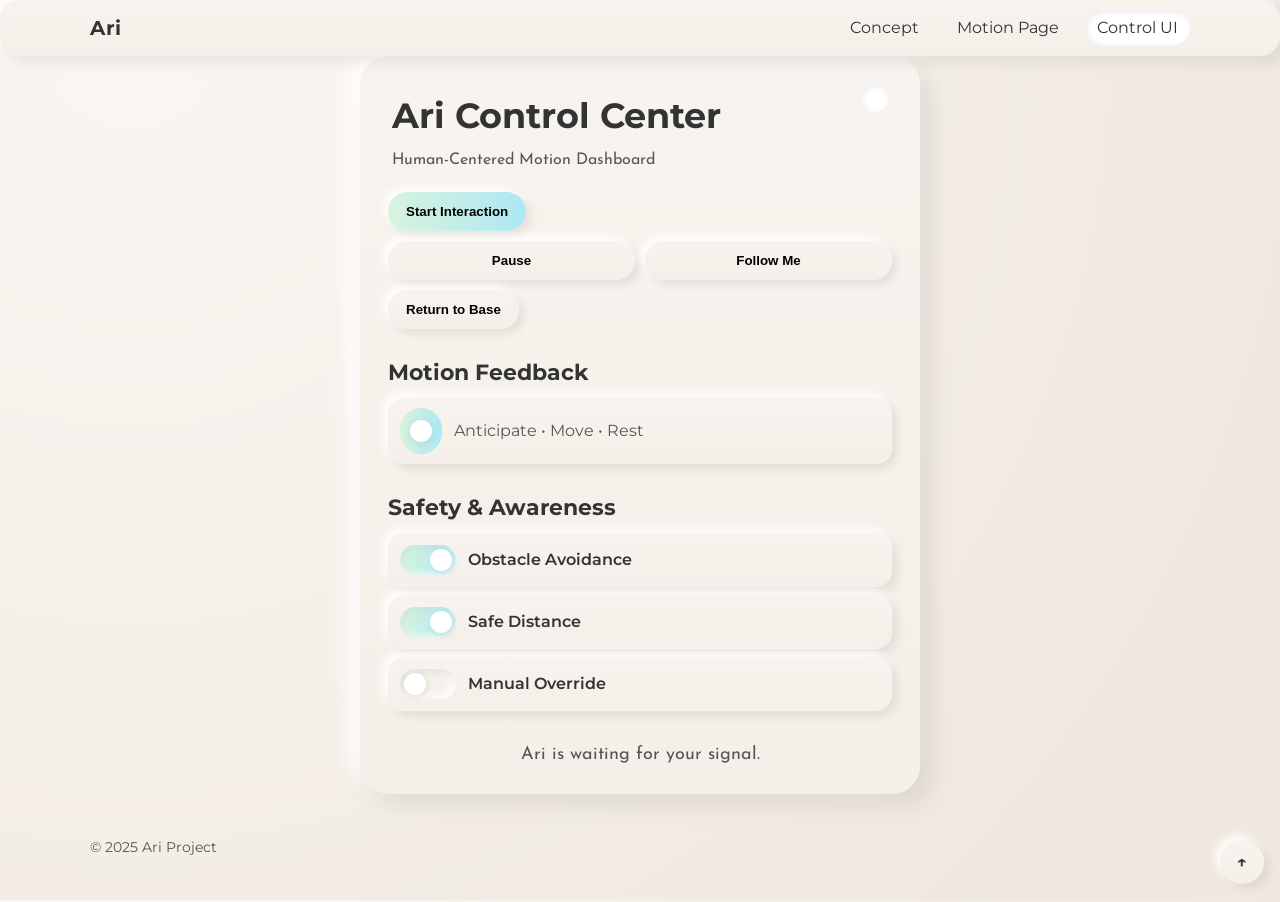
==== control.html @ 21f46c93 "add files" ====
<!doctype html>
<html lang="en" id="top">
<head>
  <meta charset="utf-8" />
  <meta name="viewport" content="width=device-width, initial-scale=1" />
  <title>Ari Control Center — Human-Centered Motion Dashboard</title>
  <link rel="preconnect" href="https://fonts.gstatic.com" crossorigin>
  <link href="https://fonts.googleapis.com/css2?family=Montserrat:wght@400;600;700&family=Josefin+Sans:wght@400;600&display=swap" rel="stylesheet">
  <link rel="stylesheet" href="styles.css" />
</head>
<body>
  <header class="site-header neu-surface sticky">
    <nav class="nav container">
      <a class="brand" href="index.html">Ari</a>
      <input id="navToggle" type="checkbox" class="nav-toggle" aria-label="Open menu">
      <label class="hamburger" for="navToggle"><span></span></label>
      <ul class="nav-links">
        <li><a href="index.html#concept">Concept</a></li>
        <li><a href="storyboard.html">Motion Page</a></li>
        <li><a class="active" href="control.html">Control UI</a></li>
      </ul>
    </nav>
  </header>

  <main class="container control-wrap">
    <section class="tablet neu-surface">
      <header class="tablet-header">
        <h1>Ari Control Center</h1>
        <p class="sub">Human-Centered Motion Dashboard</p>
        <span class="pill" aria-hidden="true"></span>
      </header>

      <div class="block">
        <button class="btn btn-primary btn-pulse">Start Interaction</button>
        <div class="btn-row">
          <button class="btn btn-ghost btn-pulse">Pause</button>
          <button class="btn btn-ghost btn-pulse">Follow Me</button>
        </div>
        <button class="btn btn-ghost">Return to Base</button>
      </div>

      <div class="block">
        <h2 class="block-title">Motion Feedback</h2>
        <div class="indicator-line neu-elev">
          <div class="phase-indicator small">
            <div class="dot"></div>
          </div>
          <span class="muted">Anticipate • Move • Rest</span>
        </div>
      </div>

      <div class="block">
        <h2 class="block-title">Safety & Awareness</h2>

        <!-- Toggle switches with pressed-in ON state -->
        <label class="toggle neu-elev">
          <input type="checkbox" checked>
          <span class="track"><span class="knob"></span></span>
          <span class="label">Obstacle Avoidance</span>
        </label>

        <label class="toggle neu-elev">
          <input type="checkbox" checked>
          <span class="track"><span class="knob"></span></span>
          <span class="label">Safe Distance</span>
        </label>

        <label class="toggle neu-elev">
          <input type="checkbox">
          <span class="track"><span class="knob"></span></span>
          <span class="label">Manual Override</span>
        </label>
      </div>

      <footer class="tablet-footer">
        <p class="status">Ari is waiting for your signal.</p>
      </footer>
    </section>
  </main>

  <a href="#top" class="to-top" aria-label="Back to top">↑</a>
  <footer class="site-footer container">
    <p class="small muted">© 2025 Ari Project</p>
  </footer>
</body>
</html>
---- styles.css ----
/* =========================
   Ari — Global Design Tokens
   ========================= */
   :root{
    /* Warm neutral canvas inspired by your screenshot */
    --bg: #F4EFE8;
    --bg-2: #F7F3EE;
    --text: #333333;
    --muted: #555555;
  
    /* Mint → Sky accent ramp */
    --mint: #D8F3DC;
    --sky:  #ADE8F4;
  
    /* Neumorphic shadows */
    --shadow-light: rgba(255,255,255,0.9);
    --shadow-dark:  rgba(0,0,0,0.08);
  
    /* Radii & spacing */
    --radius-xl: 20px;
    --radius-lg: 16px;
    --radius: 12px;
    --gap: 16px;
    --pad: 24px;
  
    /* Typo scale */
    --h1: clamp(28px, 4vw, 44px);
    --h2: clamp(22px, 3vw, 32px);
    --h3: clamp(18px, 2.2vw, 22px);
  
    /* Timing */
    --easing: cubic-bezier(.4,.0,.2,1);
    --ease-io: cubic-bezier(.45,0,.55,1);
    --pulse: 1.5s var(--ease-io) infinite;
  }
  
  /* Reset-ish */
  *{box-sizing:border-box}
  html,body{height:100%}
  body{
    margin:0;
    font-family: Montserrat, system-ui, -apple-system, "Segoe UI", Roboto, "Helvetica Neue", Arial, "Noto Sans", "Apple Color Emoji", "Segoe UI Emoji", "Segoe UI Symbol";
    color:var(--text);
    background: radial-gradient(1200px 1200px at 10% 5%, #f9f6f2 0%, var(--bg) 55%, #efe8df 100%);
    line-height:1.6;
  }
  
  /* Utilities */
  .container{max-width:1100px;margin:0 auto;padding:0 20px}
  .small{font-size:.9rem}
  .muted{color:var(--muted)}
  .pad{padding:var(--pad)}
  .lead{font-size:1.1rem;color:#3a3a3a}
  
  /* Neumorphism surfaces */
  .neu-surface{
    background: linear-gradient(180deg, var(--bg-2), var(--bg));
    border-radius: var(--radius-xl);
    box-shadow:
      6px 6px 14px var(--shadow-dark),
      -6px -6px 14px var(--shadow-light);
  }
  .neu-elev{
    background: linear-gradient(180deg, var(--bg-2), var(--bg));
    border-radius: var(--radius-lg);
    box-shadow:
      5px 5px 10px var(--shadow-dark),
      -5px -5px 10px var(--shadow-light);
  }
  
  /* Header / Nav */
  .site-header.sticky{
    position:sticky; top:0; z-index:10;
    backdrop-filter: blur(6px);
  }
  .nav{
    display:flex; align-items:center; justify-content:space-between;
    padding:12px 0;
  }
  .brand{
    font-weight:700; text-decoration:none; color:var(--text);
    letter-spacing:.5px; font-size:1.25rem;
  }
  .nav-links{display:flex; gap:14px; list-style:none; margin:0; padding:0}
  .nav-links a{
    text-decoration:none; color:var(--text);
    padding:8px 12px; border-radius:999px;
    transition:transform .2s var(--easing), background .2s;
  }
  .nav-links a:hover{background:#ffffff80; transform:translateY(-1px)}
  .nav-links a.active{background:#fff; box-shadow: inset 2px 2px 6px var(--shadow-dark), inset -2px -2px 6px var(--shadow-light);}
  
  /* Mobile nav (hamburger) */
  .nav-toggle{display:none}
  .hamburger{display:none; width:40px; height:40px; border-radius:12px; align-items:center; justify-content:center; cursor:pointer}
  .hamburger span,
  .hamburger span::before,
  .hamburger span::after{
    display:block; width:20px; height:2px; background:#444; border-radius:2px; position:relative; transition:.25s var(--easing)
  }
  .hamburger span::before,.hamburger span::after{content:""; position:absolute; left:0}
  .hamburger span::before{top:-6px}.hamburger span::after{top:6px}
  
  @media (max-width: 820px){
    .hamburger{display:flex}
    .nav-links{position:absolute; right:16px; top:64px; flex-direction:column; background:var(--bg); padding:12px; border-radius:14px; display:none; box-shadow: 8px 8px 18px var(--shadow-dark), -8px -8px 18px var(--shadow-light);}
    .nav-toggle:checked ~ .hamburger span{background:transparent}
    .nav-toggle:checked ~ .hamburger span::before{transform:translateY(6px) rotate(45deg)}
    .nav-toggle:checked ~ .hamburger span::after{transform:translateY(-6px) rotate(-45deg)}
    .nav-toggle:checked ~ .nav-links{display:flex}
  }
  
  /* Hero */
  .hero{
    display:grid; grid-template-columns: 1.2fr 1fr; gap: clamp(16px, 3vw, 32px);
    align-items:stretch; padding: clamp(18px, 3vw, 28px) 0 8px;
  }
  .hero-text h1{font-size:var(--h1); margin:0 0 8px}
  .accent{font-style:italic}
  .cta-row{display:flex; gap:10px; margin-top:12px}
  .hero-card{padding:18px}
  
  /* Buttons */
  .btn{
    appearance:none; border:0; border-radius: 999px;
    padding:12px 18px; font-weight:600; cursor:pointer;
    transition: transform .2s var(--easing), box-shadow .25s var(--easing), background .25s var(--easing);
    position:relative;
    box-shadow: -5px -5px 10px var(--shadow-light), 5px 5px 10px var(--shadow-dark);
  }
  .btn:hover{transform: translateY(-2px)}
  .btn:active{transform: translateY(0); box-shadow: inset 4px 4px 8px var(--shadow-dark), inset -4px -4px 8px var(--shadow-light);}
  .btn-primary{
    background: linear-gradient(90deg, var(--mint), var(--sky));
  }
  .btn-ghost{
    background: linear-gradient(180deg, var(--bg-2), var(--bg));
  }
  .btn-pulse{
    animation: pulse var(--pulse);
  }
  @keyframes pulse{
    0%,100%{box-shadow: -5px -5px 10px var(--shadow-light), 5px 5px 10px var(--shadow-dark)}
    50%{box-shadow: -7px -7px 16px var(--shadow-light), 7px 7px 16px var(--shadow-dark)}
  }
  
  /* Cards & grids */
  .section{padding: clamp(16px, 5vw, 40px) 0}
  .card-grid{
    display:grid; gap:16px;
    grid-template-columns: repeat(3, 1fr);
  }
  .scene-card{padding:16px}
  .scene-card .thumb{font-size:28px}
  .note{background:#fff8; padding:2px 6px; border-radius:6px}
  
  /* Split panels */
  .split{display:grid; grid-template-columns:1fr 1fr; gap:16px}
  .bullets{margin:10px 0 0 0; padding-left:18px}
  
  /* Paragraph blocks */
  .copy{border-radius:var(--radius-xl)}
  
  /* Phase indicator */
  .phase-indicator{
    height: 80px; border-radius: 999px; display:flex; align-items:center; justify-content:flex-start;
    background: linear-gradient(90deg, var(--mint), var(--sky));
    position:relative; overflow:hidden; padding:10px 16px; gap:10px;
  }
  .phase-indicator.small{height:46px; padding:6px 10px}
  .phase-indicator .dot{
    width: 22px; height:22px; border-radius:50%;
    background: #fff; box-shadow: 0 2px 8px rgba(0,0,0,.08);
    animation: travel 2.5s var(--ease-io) infinite;
  }
  .phase-indicator .labels{display:flex; gap:16px; margin-left:auto; font-size:.9rem; color:#2f4f4f}
  @keyframes travel{
    0%   {transform: translateX(0)}
    40%  {transform: translateX(35%)}
    60%  {transform: translateX(55%)}
    100% {transform: translateX(0)}
  }
  
  /* Storyboard specifics */
  .story-grid{
    display:grid; grid-template-columns: repeat(3, 1fr); gap:16px; padding-bottom:12px;
  }
  .story-card{padding:16px}
  
  /* Flow list */
  .flow{counter-reset:item; list-style:none; padding-left:0}
  .flow li{counter-increment:item; margin:8px 0; padding:10px 14px; border-radius:12px; background:linear-gradient(180deg, var(--bg-2), var(--bg)); box-shadow: inset 3px 3px 8px var(--shadow-dark), inset -3px -3px 8px var(--shadow-light)}
  .flow li::before{content: counter(item) "."; font-weight:700; margin-right:8px}
  
  /* Tablet control UI */
  .control-wrap{display:grid; place-items:center; min-height: calc(100vh - 180px)}
  .tablet{
    width:min(560px, 100%); padding:18px; border-radius:28px;
    box-shadow:
      12px 12px 24px var(--shadow-dark),
      -12px -12px 24px var(--shadow-light);
  }
  .tablet-header{position:relative; padding:6px 6px 0 6px}
  .tablet-header h1{font-size: clamp(24px, 3.2vw, 35px); margin: 8px 8px 0 8px}
  .sub{font-family:"Josefin Sans", sans-serif; color:var(--muted); margin:4px 8px 8px}
  .pill{
    position:absolute; right:14px; top:10px; width:28px; height:28px; border-radius:50%;
    background:#fff; box-shadow: inset 2px 2px 6px var(--shadow-dark), inset -2px -2px 6px var(--shadow-light);
  }
  .block{padding:10px}
  .block-title{font-size:var(--h3); margin:6px 0 8px}
  .btn-row{display:grid; grid-template-columns:1fr 1fr; gap:10px; margin:10px 0}
  .indicator-line{display:flex; align-items:center; gap:12px; padding:10px 12px; border-radius:16px}
  .status{
    font-family:"Josefin Sans", sans-serif; color:#555555; font-size:18px; text-align:center; margin:12px 0 6px;
  }
  
  /* Toggles */
  .toggle{
    display:grid; grid-template-columns: auto 1fr; align-items:center;
    gap:12px; padding:12px; margin:8px 0; border-radius:16px;
  }
  .toggle input{display:none}
  .toggle .track{
    width:56px; height:30px; border-radius:999px; position:relative;
    background: linear-gradient(180deg, var(--bg-2), var(--bg));
    box-shadow: inset 4px 4px 10px var(--shadow-dark), inset -4px -4px 10px var(--shadow-light);
    transition: all .4s var(--easing);
    display:inline-block;
  }
  .toggle .knob{
    position:absolute; top:4px; left:4px;
    width:22px; height:22px; border-radius:50%; background:#fff;
    box-shadow: 2px 2px 6px rgba(0,0,0,.08);
    transition: transform .4s var(--easing), background .4s var(--easing);
  }
  .toggle input:checked + .track{
    background: linear-gradient(90deg, var(--mint), var(--sky));
    box-shadow: inset 2px 2px 6px rgba(0,0,0,.06), inset -2px -2px 6px rgba(255,255,255,.8);
  }
  .toggle input:checked + .track .knob{transform: translateX(26px)}
  .toggle .label{font-weight:600}
  
  /* Footer & back-to-top */
  .site-footer{padding: 28px 0}
  .to-top{
    position:fixed; right:16px; bottom:16px; width:44px; height:44px; border-radius:50%;
    display:grid; place-items:center; text-decoration:none; color:#333; font-weight:700;
    background: linear-gradient(180deg, var(--bg-2), var(--bg));
    box-shadow: -5px -5px 10px var(--shadow-light), 5px 5px 10px var(--shadow-dark);
    transition: transform .2s var(--easing);
  }
  .to-top:hover{transform: translateY(-2px)}
  
  /* Typography */
  h1,h2,h3{margin:.2em 0 .4em}
  h1{font-size:var(--h1)} h2{font-size:var(--h2)} h3{font-size:var(--h3)}
  .hero-card-title{margin:0 0 6px}
  
  /* Responsive layout tweaks */
  @media (max-width: 960px){
    .hero{grid-template-columns: 1fr}
    .card-grid{grid-template-columns: repeat(2, 1fr)}
    .story-grid{grid-template-columns: repeat(2, 1fr)}
    .split{grid-template-columns:1fr}
  }
  @media (max-width: 560px){
    .card-grid, .story-grid{grid-template-columns: 1fr}
    .btn-row{grid-template-columns:1fr}
  }
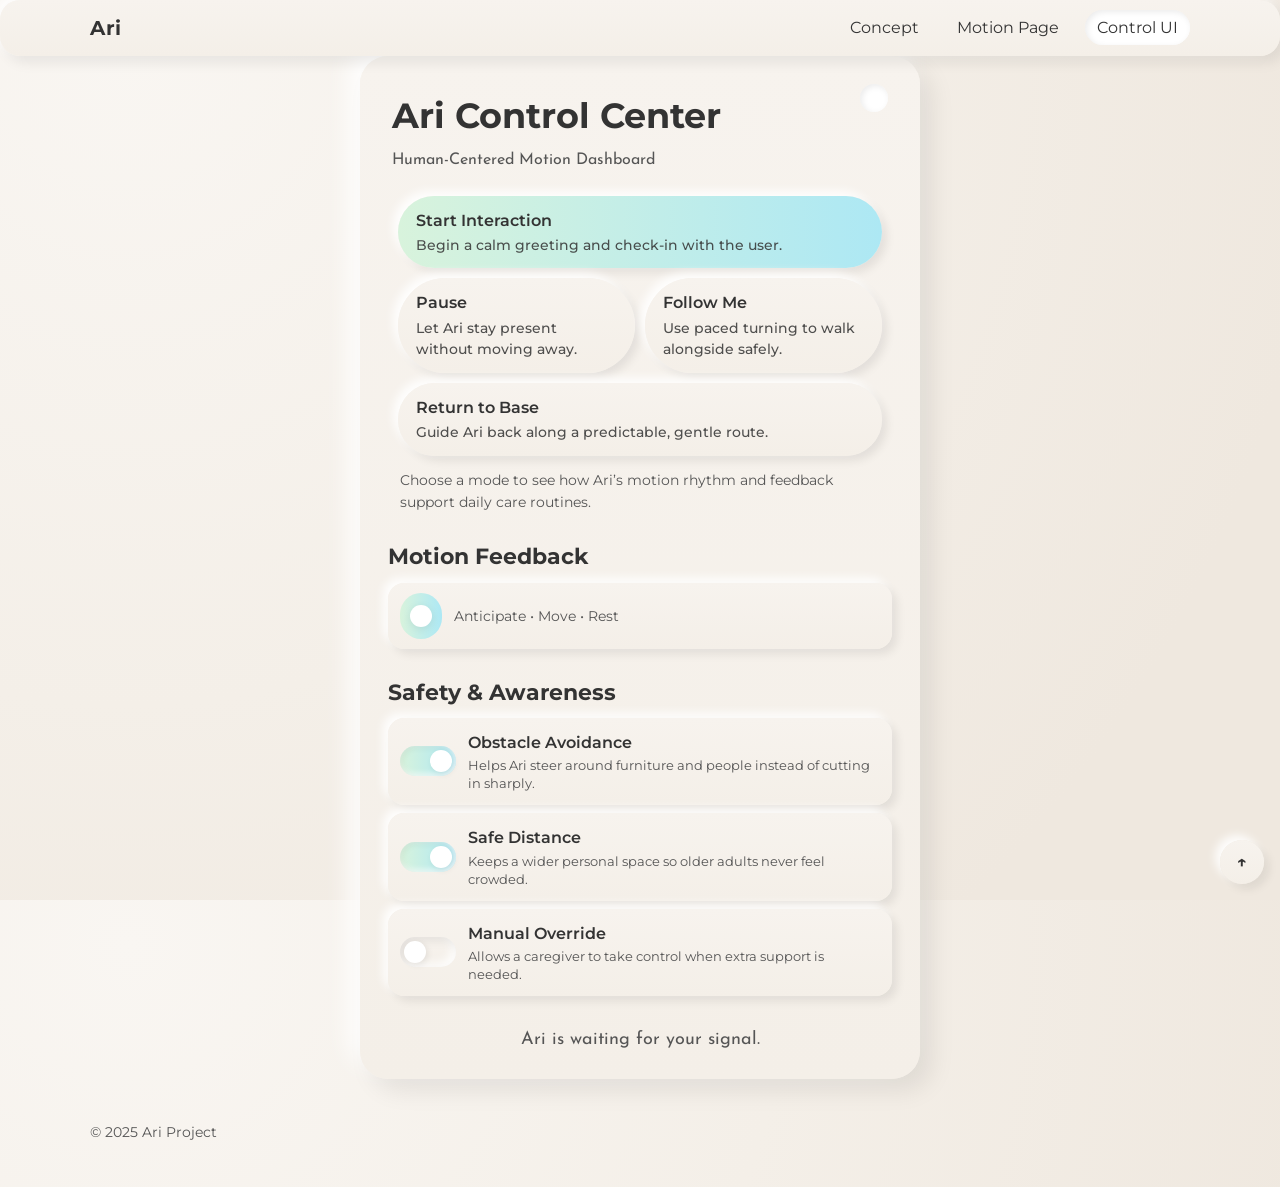
==== commit 2558275f: "11.28 newadded" ====
--- a/control.html
+++ b/control.html
@@ -29,58 +29,162 @@
         <p class="sub">Human-Centered Motion Dashboard</p>
         <span class="pill" aria-hidden="true"></span>
       </header>
-
-      <div class="block">
-        <button class="btn btn-primary btn-pulse">Start Interaction</button>
-        <div class="btn-row">
-          <button class="btn btn-ghost btn-pulse">Pause</button>
-          <button class="btn btn-ghost btn-pulse">Follow Me</button>
+    
+      <!-- Motion modes (radios at top level so CSS can react) -->
+      <input type="radio" name="mode" id="mode-idle" class="mode-input" checked>
+      <input type="radio" name="mode" id="mode-start" class="mode-input">
+      <input type="radio" name="mode" id="mode-pause" class="mode-input">
+      <input type="radio" name="mode" id="mode-follow" class="mode-input">
+      <input type="radio" name="mode" id="mode-return" class="mode-input">
+    
+      <!-- Modes + primary actions with explanations -->
+      <div class="block control-modes">
+        <div class="primary-actions">
+          <label class="btn btn-primary btn-pulse mode-btn" for="mode-start">
+            <span class="btn-title">Start Interaction</span>
+            <span class="btn-sub">Begin a calm greeting and check-in with the user.</span>
+          </label>
+    
+          <div class="btn-row">
+            <label class="btn btn-ghost btn-pulse mode-btn" for="mode-pause">
+              <span class="btn-title">Pause</span>
+              <span class="btn-sub">Let Ari stay present without moving away.</span>
+            </label>
+            <label class="btn btn-ghost btn-pulse mode-btn" for="mode-follow">
+              <span class="btn-title">Follow Me</span>
+              <span class="btn-sub">Use paced turning to walk alongside safely.</span>
+            </label>
+          </div>
+    
+          <label class="btn btn-ghost mode-btn" for="mode-return">
+            <span class="btn-title">Return to Base</span>
+            <span class="btn-sub">Guide Ari back along a predictable, gentle route.</span>
+          </label>
         </div>
-        <button class="btn btn-ghost">Return to Base</button>
+    
+        <p class="mode-note">
+          Choose a mode to see how Ari’s motion rhythm and feedback support daily care routines.
+        </p>
       </div>
-
-      <div class="block">
+    
+      <!-- Motion feedback panel -->
+      <div class="block motion-panel">
         <h2 class="block-title">Motion Feedback</h2>
         <div class="indicator-line neu-elev">
           <div class="phase-indicator small">
             <div class="dot"></div>
           </div>
-          <span class="muted">Anticipate • Move • Rest</span>
+          <span class="muted phase-caption">Anticipate • Move • Rest</span>
         </div>
       </div>
-
+    
+      <!-- Safety toggles with clear behavior descriptions -->
       <div class="block">
         <h2 class="block-title">Safety & Awareness</h2>
-
-        <!-- Toggle switches with pressed-in ON state -->
+    
         <label class="toggle neu-elev">
-          <input type="checkbox" checked>
+          <input type="checkbox" id="obstacleToggle" checked>
           <span class="track"><span class="knob"></span></span>
-          <span class="label">Obstacle Avoidance</span>
+          <span class="label-text">
+            <span class="label">Obstacle Avoidance</span>
+            <span class="label-sub">Helps Ari steer around furniture and people instead of cutting in sharply.</span>
+          </span>
         </label>
-
+    
         <label class="toggle neu-elev">
-          <input type="checkbox" checked>
+          <input type="checkbox" id="safeDistanceToggle" checked>
           <span class="track"><span class="knob"></span></span>
-          <span class="label">Safe Distance</span>
+          <span class="label-text">
+            <span class="label">Safe Distance</span>
+            <span class="label-sub">Keeps a wider personal space so older adults never feel crowded.</span>
+          </span>
         </label>
-
+    
         <label class="toggle neu-elev">
-          <input type="checkbox">
+          <input type="checkbox" id="manualOverrideToggle">
           <span class="track"><span class="knob"></span></span>
-          <span class="label">Manual Override</span>
+          <span class="label-text">
+            <span class="label">Manual Override</span>
+            <span class="label-sub">Allows a caregiver to take control when extra support is needed.</span>
+          </span>
         </label>
       </div>
-
+    
       <footer class="tablet-footer">
-        <p class="status">Ari is waiting for your signal.</p>
+        <p class="status" id="statusText">Ari is waiting for your signal.</p>
       </footer>
     </section>
+    
+    
   </main>
 
   <a href="#top" class="to-top" aria-label="Back to top">↑</a>
   <footer class="site-footer container">
     <p class="small muted">© 2025 Ari Project</p>
   </footer>
+
+  <script>
+    document.addEventListener("DOMContentLoaded", function () {
+      const tablet = document.querySelector(".tablet");
+      const statusText = document.getElementById("statusText");
+  
+      const modeRadios = {
+        idle: document.getElementById("mode-idle"),
+        start: document.getElementById("mode-start"),
+        pause: document.getElementById("mode-pause"),
+        follow: document.getElementById("mode-follow"),
+        ret: document.getElementById("mode-return")
+      };
+  
+      const safeDistanceToggle = document.getElementById("safeDistanceToggle");
+  
+      function updateModeState() {
+        // 清掉旧的 mode class
+        tablet.classList.remove("mode-start", "mode-pause", "mode-follow", "mode-return");
+  
+        if (modeRadios.start.checked) {
+          tablet.classList.add("mode-start");
+          statusText.textContent = "Ari is greeting and checking in.";
+        } else if (modeRadios.pause.checked) {
+          tablet.classList.add("mode-pause");
+          statusText.textContent = "Ari is staying nearby and calm.";
+        } else if (modeRadios.follow.checked) {
+          tablet.classList.add("mode-follow");
+          statusText.textContent = "Ari is walking with you at a steady pace.";
+        } else if (modeRadios.ret.checked) {
+          tablet.classList.add("mode-return");
+          statusText.textContent = "Ari is returning safely to base.";
+        } else {
+          statusText.textContent = "Ari is waiting for your signal.";
+        }
+      }
+  
+      function updateSafeDistanceState() {
+        if (safeDistanceToggle && safeDistanceToggle.checked) {
+          tablet.classList.add("safe-distance-on");
+        } else {
+          tablet.classList.remove("safe-distance-on");
+        }
+      }
+  
+      // 监听模式变化
+      Object.values(modeRadios).forEach(function (radio) {
+        if (radio) {
+          radio.addEventListener("change", updateModeState);
+        }
+      });
+  
+      // 监听 Safe Distance 开关
+      if (safeDistanceToggle) {
+        safeDistanceToggle.addEventListener("change", updateSafeDistanceState);
+      }
+  
+      // 初始状态
+      updateModeState();
+      updateSafeDistanceState();
+    });
+  </script>
+
+
 </body>
 </html>
--- a/styles.css
+++ b/styles.css
@@ -268,4 +268,144 @@
     .card-grid, .story-grid{grid-template-columns: 1fr}
     .btn-row{grid-template-columns:1fr}
   }
-  +  
+
+
+
+
+
+
+
+
+
+
+
+
+/* =====================================================
+   Control UI — Mode-driven Motion + Empathy Feedback
+   ===================================================== */
+
+/* Control mode buttons with explanation text */
+.control-modes {
+  padding-top: 4px;
+}
+.mode-input {
+  display: none;
+}
+.primary-actions {
+  padding: 10px;
+}
+.mode-btn {
+  width: 100%;
+  text-align: left;
+  display: flex;
+  flex-direction: column;
+  align-items: flex-start;
+  gap: 2px;
+}
+.btn-title {
+  font-size: 0.98rem;
+}
+.btn-sub {
+  font-size: 0.85rem;
+  font-weight: 500;
+  opacity: 0.85;
+}
+.mode-note {
+  font-size: 0.85rem;
+  color: var(--muted);
+  margin: 4px 12px 0;
+}
+
+/* Motion feedback panel improvements */
+.motion-panel .indicator-line {
+  align-items: center;
+}
+.phase-caption {
+  font-size: 0.86rem;
+}
+
+/* Base animation for breathing motion feedback */
+.phase-indicator .dot {
+  width: 22px;
+  height: 22px;
+  border-radius: 50%;
+  background: #fff;
+  box-shadow: 0 2px 8px rgba(0,0,0,.08);
+  animation-name: travel;
+  animation-timing-function: var(--ease-io);
+  animation-iteration-count: infinite;
+  animation-duration: 2.5s; /* Idle baseline */
+}
+
+/* Idle / default */
+.tablet .phase-indicator.small {
+  background: linear-gradient(90deg, var(--mint), var(--sky));
+}
+
+/* Mode-based visual states (medium contrast — Option B) */
+.tablet.mode-start .phase-indicator.small {
+  background: linear-gradient(90deg, #D8F3DC, #BDEFFB);
+}
+.tablet.mode-pause .phase-indicator.small {
+  background: linear-gradient(90deg, #E9F7EC, #CFEFF6);
+}
+.tablet.mode-follow .phase-indicator.small {
+  background: linear-gradient(90deg, #C4F0D9, #90E0EF);
+}
+.tablet.mode-return .phase-indicator.small {
+  background: linear-gradient(90deg, #E2F3ED, #B5E6F3);
+}
+
+/* Mode-driven animation rhythm — emotional pacing */
+.tablet.mode-start .phase-indicator .dot {
+  animation-duration: 2.2s;
+}
+.tablet.mode-pause .phase-indicator .dot {
+  animation-duration: 3s;
+}
+.tablet.mode-follow .phase-indicator .dot {
+  animation-duration: 1.8s;
+}
+.tablet.mode-return .phase-indicator .dot {
+  animation-duration: 2.6s;
+}
+
+/* Safety overrides — calmer when keeping distance */
+.tablet.safe-distance-on .phase-indicator .dot {
+  animation-duration: 3.1s;
+}
+
+/* Safety toggles — structure for explanation text */
+.toggle {
+  grid-template-columns: auto 1fr;
+}
+.toggle .label-text {
+  display: flex;
+  flex-direction: column;
+  gap: 2px;
+}
+.toggle .label-sub {
+  font-size: 0.8rem;
+  color: var(--muted);
+  line-height: 1.4;
+}
+
+
+/* =====================================================
+   Use Case Cards — Hover Micro-Interaction
+   ===================================================== */
+
+.usecase-grid article {
+  transition: transform .3s var(--easing), box-shadow .3s var(--easing);
+}
+.usecase-grid article:hover {
+  transform: translateY(-4px);
+  box-shadow:
+    8px 8px 20px var(--shadow-dark),
+    -8px -8px 20px var(--shadow-light);
+}
+.usecase-grid .thumb {
+  font-size: 32px;
+  margin-bottom: 6px;
+}
